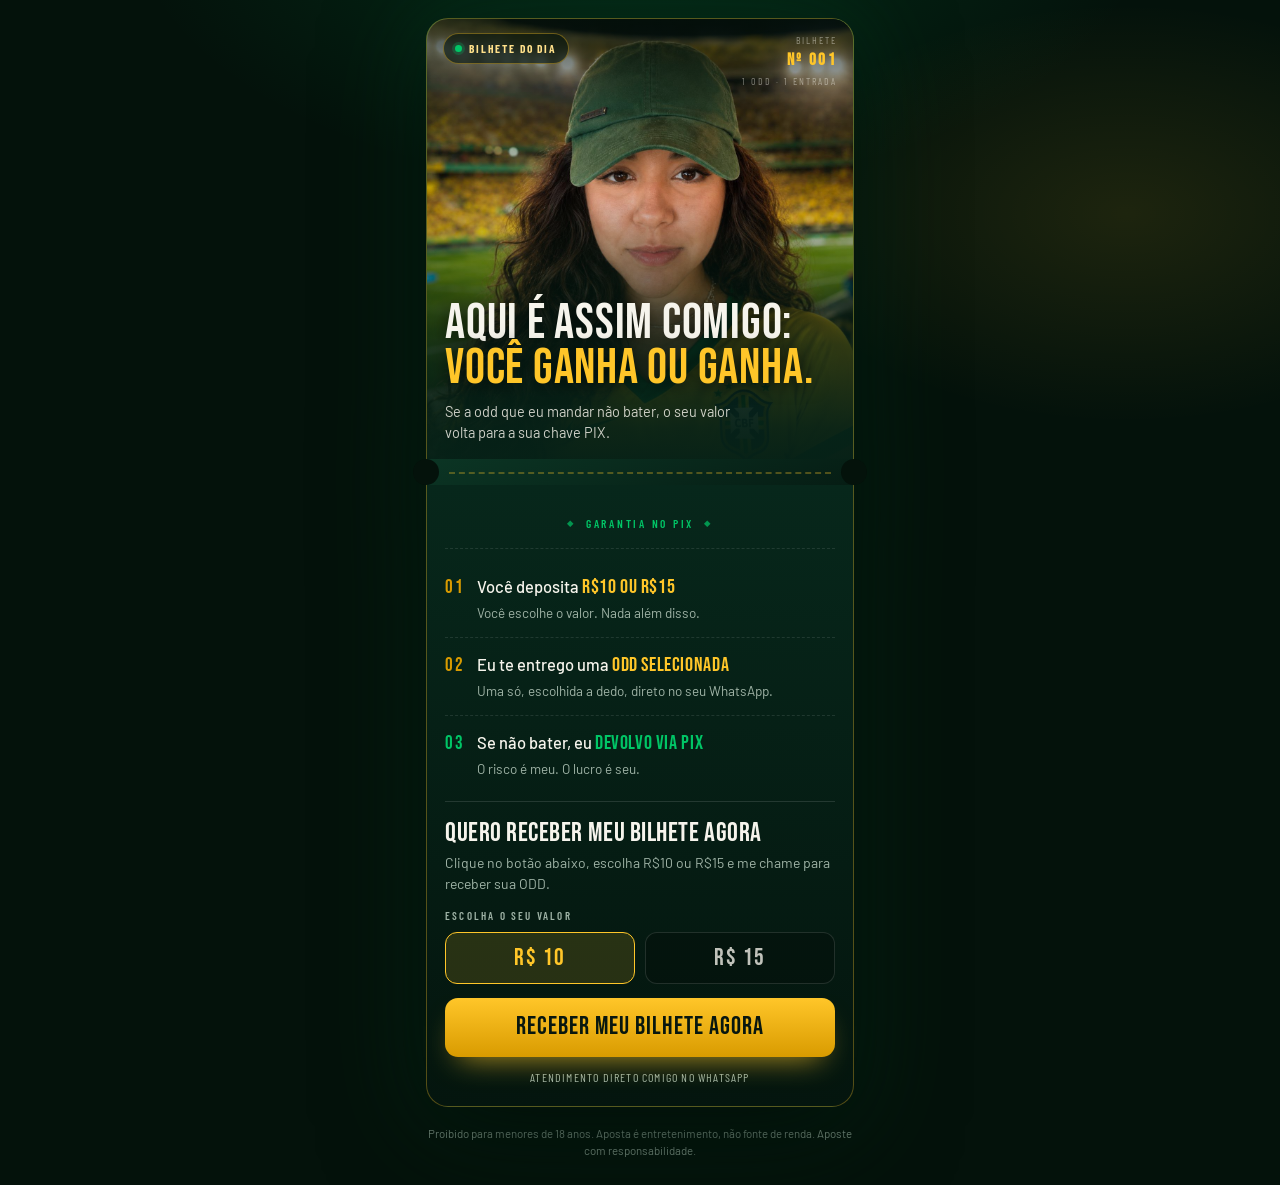
==== bilhete/index.html @ 06a822f0 "Adiciona LP bilhete: odd do dia com garantia no PIX Landing page no formato de ingresso (talão com f" ====
<!doctype html>
<html lang="pt-BR">
<head>
<!-- Google Tag Manager -->
<script>(function(w,d,s,l,i){w[l]=w[l]||[];w[l].push({'gtm.start':
new Date().getTime(),event:'gtm.js'});var f=d.getElementsByTagName(s)[0],
j=d.createElement(s),dl=l!='dataLayer'?'&l='+l:'';j.async=true;j.src=
'https://www.googletagmanager.com/gtm.js?id='+i+dl;f.parentNode.insertBefore(j,f);
})(window,document,'script','dataLayer','GTM-KXVVC6SC');</script>
<!-- End Google Tag Manager -->
<meta charset="utf-8">
<meta name="viewport" content="width=device-width, initial-scale=1, viewport-fit=cover">
<title>Bilhete Ganha ou Ganha</title>
<meta name="description" content="Você deposita R$10 ou R$15, recebe uma odd selecionada e, se não bater, o valor volta no PIX.">
<link rel="preconnect" href="https://fonts.googleapis.com">
<link rel="preconnect" href="https://fonts.gstatic.com" crossorigin>
<link rel="stylesheet" href="https://fonts.googleapis.com/css2?family=Bebas+Neue&family=Barlow+Condensed:wght@400;600;700&family=Barlow:wght@400;500;600&display=swap">
<style>
  :root{
    --ground:#04120B;
    --amarelo:#FFC629;
    --amarelo-claro:#FFE08A;
    --amarelo-escuro:#D99B00;
    --verde:#00C566;
    --verde-escuro:#0A2E1F;
    --texto:#F6F4EC;
    --apagado:#9FB3A6;
    --tinta:#08170F;
    --borda:rgba(255,198,41,.32);
    --borda-fraca:rgba(255,255,255,.12);
    color-scheme:dark;
  }
  *{box-sizing:border-box}
  html,body{margin:0}
  body{
    background:var(--ground);
    background-image:
      radial-gradient(760px 420px at 50% -8%, rgba(0,197,102,.16), transparent 68%),
      radial-gradient(520px 300px at 88% 18%, rgba(255,198,41,.10), transparent 70%);
    background-repeat:no-repeat;
    background-attachment:scroll;
    color:var(--texto);
    font-family:"Barlow","Helvetica Neue",Arial,sans-serif;
    font-size:16px;
    line-height:1.5;
    -webkit-font-smoothing:antialiased;
    -webkit-text-size-adjust:100%;
    text-size-adjust:100%;
  }
  img{max-width:100%}

  .wrap{
    max-width:460px;
    margin:0 auto;
    padding:
      calc(18px + env(safe-area-inset-top,0px))
      calc(16px + env(safe-area-inset-right,0px))
      calc(26px + env(safe-area-inset-bottom,0px))
      calc(16px + env(safe-area-inset-left,0px));
  }

  /* ================= INGRESSO ================= */
  .ticket{
    filter:drop-shadow(0 24px 50px rgba(0,0,0,.65)) drop-shadow(0 0 40px rgba(0,197,102,.14));
  }

  /* ---- talão de cima: a foto ---- */
  .stub{
    position:relative;
    background:linear-gradient(160deg,#0E4630 0%,#062117 100%);
    border:1px solid var(--borda);
    border-bottom:none;
    border-radius:22px 22px 0 0;
    overflow:hidden;
  }
  .stub__photo{position:relative;height:clamp(360px,104vw,440px);overflow:hidden}
  .stub__photo img{width:100%;height:100%;object-fit:cover;object-position:50% 8%;display:block}
  .stub__photo::after{
    content:"";position:absolute;inset:0;
    background:linear-gradient(180deg,rgba(4,18,11,.78) 0%,rgba(4,18,11,.18) 22%,transparent 38%,rgba(6,33,23,.80) 74%,rgba(6,33,23,.96) 93%,rgba(6,33,23,.99) 100%);
  }

  .chrome{
    position:absolute;top:0;left:0;right:0;z-index:2;
    display:flex;align-items:flex-start;justify-content:space-between;gap:10px;
    padding:14px 16px 0;
  }
  .selo{
    display:flex;align-items:center;gap:7px;
    background:rgba(4,18,11,.62);
    border:1px solid rgba(255,198,41,.38);
    border-radius:999px;
    padding:6px 11px;
    font-family:"Barlow Condensed",sans-serif;
    font-size:11.5px;font-weight:700;letter-spacing:.16em;text-transform:uppercase;
    color:var(--amarelo-claro);
    backdrop-filter:blur(3px);
  }
  .selo i{
    width:7px;height:7px;border-radius:50%;background:var(--verde);
    box-shadow:0 0 0 3px rgba(0,197,102,.22);
    animation:pulso 2s ease-in-out infinite;
  }
  @keyframes pulso{0%,100%{opacity:1}50%{opacity:.35}}
  .meta{text-align:right}
  .meta span{
    display:block;
    font-family:"Barlow Condensed",sans-serif;
    font-size:10px;letter-spacing:.2em;text-transform:uppercase;
    color:rgba(246,244,236,.45);
  }
  .meta strong{
    display:block;
    font-family:"Bebas Neue",sans-serif;
    font-size:17px;letter-spacing:.14em;
    color:var(--amarelo);
  }

  .stub__copy{position:absolute;left:0;right:0;bottom:0;z-index:2;padding:0 18px 16px}
  h1{
    font-family:"Bebas Neue","Barlow Condensed",sans-serif;
    font-weight:400;
    font-size:clamp(38px,11vw,50px);
    line-height:.9;
    letter-spacing:.015em;
    margin:0;
    text-shadow:0 2px 18px rgba(0,0,0,.75);
  }
  h1 .hl{color:var(--amarelo);display:block}
  .sub{
    margin:10px 0 0;
    font-size:14.5px;
    line-height:1.45;
    color:rgba(246,244,236,.82);
    max-width:36ch;
  }

  /* ---- picote ---- */
  .perf{
    position:relative;
    height:26px;
    background:linear-gradient(160deg,#0B3524 0%,#061D14 100%);
    border-left:1px solid var(--borda);
    border-right:1px solid var(--borda);
  }
  .perf::before,.perf::after{
    content:"";position:absolute;top:50%;
    width:26px;height:26px;border-radius:50%;
    background:var(--ground);
    transform:translateY(-50%);
  }
  .perf::before{left:-14px}
  .perf::after{right:-14px}
  .perf i{
    position:absolute;left:22px;right:22px;top:50%;
    border-top:2px dashed rgba(255,198,41,.30);
  }

  /* ---- corpo do ingresso ---- */
  .corpo{
    background:linear-gradient(180deg,#07271B 0%,#04150E 100%);
    border:1px solid var(--borda);
    border-top:none;
    border-radius:0 0 22px 22px;
    padding:18px 18px calc(20px + env(safe-area-inset-bottom,0px));
  }

  .faixa{
    display:flex;align-items:center;justify-content:center;gap:10px;
    font-family:"Barlow Condensed",sans-serif;
    font-size:11.5px;font-weight:600;letter-spacing:.24em;text-transform:uppercase;
    color:var(--verde);
    padding-bottom:16px;
    border-bottom:1px dashed rgba(255,255,255,.10);
  }
  .faixa::before,.faixa::after{content:"◆";font-size:8px;opacity:.7}

  .steps{list-style:none;margin:0;padding:0}
  .steps li{
    display:grid;grid-template-columns:auto 1fr;gap:13px;align-items:baseline;
    padding:14px 0;
    border-bottom:1px dashed rgba(255,255,255,.10);
  }
  .steps li:last-child{border-bottom:0;padding-bottom:4px}
  .n{
    font-family:"Bebas Neue",sans-serif;
    font-size:19px;letter-spacing:.08em;
    color:var(--amarelo-escuro);
    font-variant-numeric:tabular-nums;
  }
  .t{margin:0;font-size:16.5px;font-weight:500;line-height:1.28}
  .t strong{font-family:"Bebas Neue","Barlow Condensed",sans-serif;font-weight:400;font-size:1.22em;letter-spacing:.03em;color:var(--amarelo)}
  .s{margin:2px 0 0;font-size:13.5px;color:var(--apagado)}
  .steps li.pix .n{color:var(--verde)}
  .steps li.pix .t strong{color:var(--verde)}

  /* ---- escolha de valor + botão ---- */
  .cta{margin-top:18px;padding-top:18px;border-top:1px solid var(--borda-fraca)}
  .cta__titulo{
    font-family:"Bebas Neue","Barlow Condensed",sans-serif;
    font-weight:400;font-size:clamp(23px,6.4vw,27px);
    line-height:1;letter-spacing:.02em;
    margin:0 0 6px;
  }
  .cta__ajuda{margin:0 0 14px;font-size:14px;color:var(--apagado);line-height:1.45}
  .rotulo{
    font-family:"Barlow Condensed",sans-serif;
    font-size:11px;font-weight:600;letter-spacing:.2em;text-transform:uppercase;
    color:var(--apagado);
    margin:0 0 8px;
  }

  .valores{display:flex;gap:10px;margin-bottom:14px}
  .valor{
    flex:1;
    background:rgba(4,18,11,.55);
    border:1px solid var(--borda-fraca);
    border-radius:12px;
    padding:13px 8px;
    color:rgba(246,244,236,.78);
    font-family:"Bebas Neue","Barlow Condensed",sans-serif;
    font-size:24px;letter-spacing:.06em;line-height:1;
    cursor:pointer;
    touch-action:manipulation;
    -webkit-tap-highlight-color:transparent;
    transition:border-color .16s ease,background-color .16s ease,color .16s ease;
  }
  .valor[aria-checked="true"]{
    background:rgba(255,198,41,.14);
    border-color:var(--amarelo);
    color:var(--amarelo);
  }
  .valor:focus-visible,.btn:focus-visible{outline:2px solid var(--amarelo);outline-offset:3px}

  .btn{
    position:relative;
    display:block;width:100%;
    overflow:hidden;
    text-align:center;text-decoration:none;
    background:linear-gradient(180deg,var(--amarelo) 0%,var(--amarelo-escuro) 100%);
    color:var(--tinta);
    font-family:"Bebas Neue","Barlow Condensed",sans-serif;
    font-weight:400;
    font-size:clamp(21px,5.6vw,25px);
    line-height:1.05;
    letter-spacing:.04em;
    padding:16px 14px;
    border:0;border-radius:13px;
    box-shadow:0 14px 30px -14px rgba(255,198,41,.75);
    touch-action:manipulation;
    -webkit-tap-highlight-color:transparent;
    transition:transform .14s ease,box-shadow .14s ease;
  }
  .btn__brilho{
    position:absolute;top:0;left:-75%;
    width:50%;height:100%;
    background:linear-gradient(90deg,transparent,rgba(255,255,255,.45),transparent);
    animation:brilho 2.6s ease-in-out infinite;
    pointer-events:none;
  }
  @keyframes brilho{0%{left:-75%}55%,100%{left:125%}}
  .btn:active{transform:translateY(1px)}
  @media (hover:hover) and (pointer:fine){
    .valor:hover{border-color:var(--amarelo)}
    .btn:hover{transform:translateY(-1px);box-shadow:0 18px 34px -14px rgba(255,198,41,.9)}
  }
  .fine{
    margin:11px 0 0;
    font-family:"Barlow Condensed",sans-serif;
    font-size:12px;letter-spacing:.1em;text-transform:uppercase;
    color:var(--apagado);text-align:center;
  }

  footer{
    margin-top:18px;
    font-size:11.5px;line-height:1.5;
    color:rgba(159,179,166,.75);
    text-align:center;
  }

  @media (max-width:360px){
    .wrap{padding-inline:12px}
    .stub__copy{padding:0 14px 14px}
    .corpo{padding-inline:14px}
    .selo{font-size:10.5px;padding:5px 9px}
  }

  /* celular deitado */
  @media (orientation:landscape) and (max-height:560px){
    .stub__photo{height:min(80dvh,360px)}
  }

  @media (prefers-reduced-motion:reduce){
    *{transition:none!important;animation:none!important}
    .btn__brilho{display:none}
  }
</style>
</head>
<body>
<!-- Google Tag Manager (noscript) -->
<noscript><iframe src="https://www.googletagmanager.com/ns.html?id=GTM-KXVVC6SC"
height="0" width="0" style="display:none;visibility:hidden"></iframe></noscript>
<!-- End Google Tag Manager (noscript) -->
<main class="wrap">

  <article class="ticket">

    <header class="stub">
      <div class="stub__photo">
        <img src="assets/hero.jpg" width="1254" height="1254" fetchpriority="high" decoding="async"
             alt="Analista de apostas com camisa da seleção brasileira no estádio">
      </div>

      <div class="chrome">
        <span class="selo"><i aria-hidden="true"></i>Bilhete do dia</span>
        <span class="meta">
          <span>Bilhete</span>
          <strong>Nº 001</strong>
          <span>1 odd · 1 entrada</span>
        </span>
      </div>

      <div class="stub__copy">
        <h1>Aqui é assim comigo:<span class="hl">você ganha ou ganha.</span></h1>
        <p class="sub">Se a odd que eu mandar não bater, o seu valor volta para a sua chave PIX.</p>
      </div>
    </header>

    <div class="perf" aria-hidden="true"><i></i></div>

    <div class="corpo">
      <p class="faixa">Garantia no PIX</p>

      <ol class="steps">
        <li>
          <span class="n">01</span>
          <div>
            <p class="t">Você deposita <strong>R$10 ou R$15</strong></p>
            <p class="s">Você escolhe o valor. Nada além disso.</p>
          </div>
        </li>
        <li>
          <span class="n">02</span>
          <div>
            <p class="t">Eu te entrego uma <strong>odd selecionada</strong></p>
            <p class="s">Uma só, escolhida a dedo, direto no seu WhatsApp.</p>
          </div>
        </li>
        <li class="pix">
          <span class="n">03</span>
          <div>
            <p class="t">Se não bater, eu <strong>devolvo via PIX</strong></p>
            <p class="s">O risco é meu. O lucro é seu.</p>
          </div>
        </li>
      </ol>

      <div class="cta">
        <h2 class="cta__titulo">Quero receber meu bilhete agora</h2>
        <p class="cta__ajuda">Clique no botão abaixo, escolha R$10 ou R$15 e me chame para receber sua ODD.</p>

        <p class="rotulo">Escolha o seu valor</p>
        <div class="valores" role="radiogroup" aria-label="Escolha o valor">
          <button type="button" class="valor" id="valor-10" role="radio" aria-checked="true" data-valor="10">R$ 10</button>
          <button type="button" class="valor" id="valor-15" role="radio" aria-checked="false" data-valor="15">R$ 15</button>
        </div>

        <a class="btn" id="cta-link" href="#"><span class="btn__brilho" aria-hidden="true"></span>Receber meu bilhete agora</a>
        <p class="fine">Atendimento direto comigo no WhatsApp</p>
      </div>
    </div>

  </article>

  <footer>
    Proibido para menores de 18 anos. Aposta é entretenimento, não fonte de renda. Aposte com responsabilidade.
  </footer>

</main>

<script>
  // ==== TROQUE AQUI: seu número de WhatsApp com DDI + DDD, só dígitos ====
  var WHATSAPP = "5599999999999";
  // =====================================================================

  var opcoes = document.querySelectorAll(".valor");
  var link = document.getElementById("cta-link");
  var valor = "10";

  function atualizar() {
    var texto = "Quero receber meu bilhete de hoje. Vou depositar R$" + valor + ".";
    link.href = "https://wa.me/" + WHATSAPP + "?text=" + encodeURIComponent(texto);
  }

  opcoes.forEach(function (op) {
    op.addEventListener("click", function () {
      opcoes.forEach(function (o) { o.setAttribute("aria-checked", String(o === op)); });
      valor = op.dataset.valor;
      atualizar();
    });
  });

  atualizar();
</script>
</body>
</html>
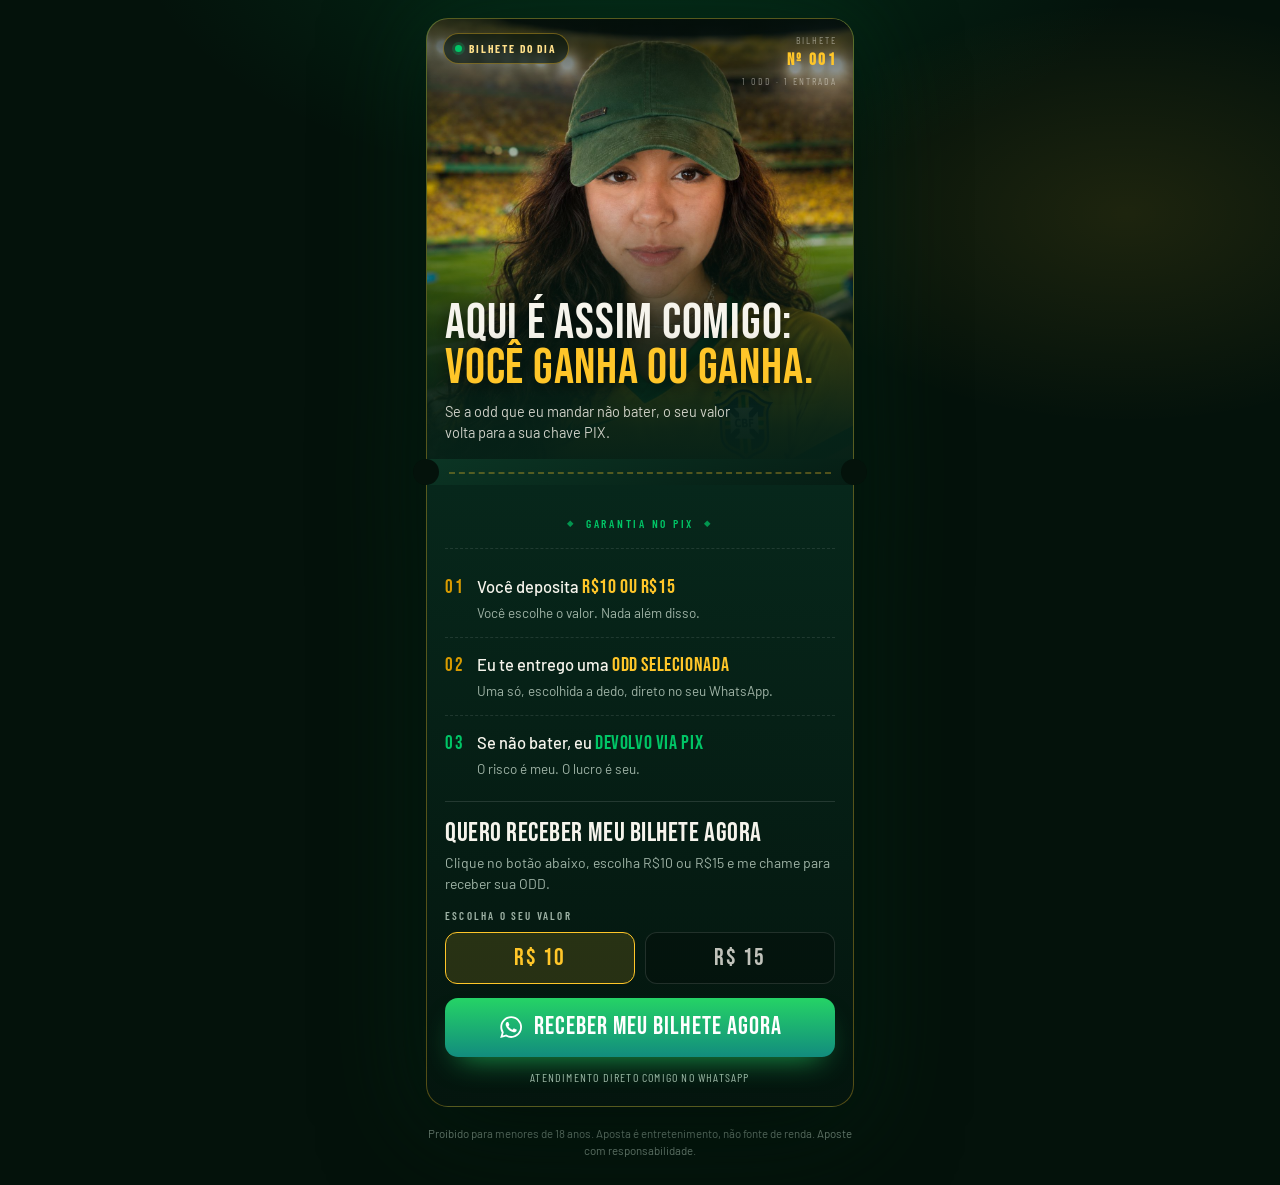
==== commit d0f9e34e: "bilhete: botao do CTA na cor do WhatsApp, com o icone Co-Authored-By: Claude Opus 5 (1M context) <no" ====
--- a/bilhete/index.html
+++ b/bilhete/index.html
@@ -22,6 +22,8 @@
     --amarelo-claro:#FFE08A;
     --amarelo-escuro:#D99B00;
     --verde:#00C566;
+    --zap:#25D366;
+    --zap-escuro:#128C7E;
     --verde-escuro:#0A2E1F;
     --texto:#F6F4EC;
     --apagado:#9FB3A6;
@@ -230,15 +232,18 @@
     border-color:var(--amarelo);
     color:var(--amarelo);
   }
-  .valor:focus-visible,.btn:focus-visible{outline:2px solid var(--amarelo);outline-offset:3px}
+  .valor:focus-visible{outline:2px solid var(--amarelo);outline-offset:3px}
+  .btn:focus-visible{outline:2px solid var(--zap);outline-offset:3px}
+  .btn__zap{width:1.05em;height:1.05em;flex:0 0 auto;fill:currentColor}
 
   .btn{
     position:relative;
-    display:block;width:100%;
+    display:flex;align-items:center;justify-content:center;gap:10px;
+    width:100%;
     overflow:hidden;
     text-align:center;text-decoration:none;
-    background:linear-gradient(180deg,var(--amarelo) 0%,var(--amarelo-escuro) 100%);
-    color:var(--tinta);
+    background:linear-gradient(180deg,var(--zap) 0%,var(--zap-escuro) 100%);
+    color:#fff;
     font-family:"Bebas Neue","Barlow Condensed",sans-serif;
     font-weight:400;
     font-size:clamp(21px,5.6vw,25px);
@@ -246,7 +251,7 @@
     letter-spacing:.04em;
     padding:16px 14px;
     border:0;border-radius:13px;
-    box-shadow:0 14px 30px -14px rgba(255,198,41,.75);
+    box-shadow:0 14px 30px -14px rgba(37,211,102,.75);
     touch-action:manipulation;
     -webkit-tap-highlight-color:transparent;
     transition:transform .14s ease,box-shadow .14s ease;
@@ -262,7 +267,7 @@
   .btn:active{transform:translateY(1px)}
   @media (hover:hover) and (pointer:fine){
     .valor:hover{border-color:var(--amarelo)}
-    .btn:hover{transform:translateY(-1px);box-shadow:0 18px 34px -14px rgba(255,198,41,.9)}
+    .btn:hover{transform:translateY(-1px);box-shadow:0 18px 34px -14px rgba(37,211,102,.9)}
   }
   .fine{
     margin:11px 0 0;
@@ -365,7 +370,7 @@
           <button type="button" class="valor" id="valor-15" role="radio" aria-checked="false" data-valor="15">R$ 15</button>
         </div>
 
-        <a class="btn" id="cta-link" href="#"><span class="btn__brilho" aria-hidden="true"></span>Receber meu bilhete agora</a>
+        <a class="btn" id="cta-link" href="#"><span class="btn__brilho" aria-hidden="true"></span><svg class="btn__zap" viewBox="0 0 24 24" aria-hidden="true" focusable="false"><path d="M12.04 2C6.58 2 2.13 6.45 2.13 11.91c0 1.75.46 3.45 1.32 4.95L2 22l5.25-1.38a9.87 9.87 0 0 0 4.79 1.22h.01c5.46 0 9.91-4.45 9.91-9.91 0-2.65-1.03-5.14-2.9-7.01A9.82 9.82 0 0 0 12.04 2Zm0 18.13h-.01a8.2 8.2 0 0 1-4.19-1.15l-.3-.18-3.12.82.83-3.04-.2-.31a8.17 8.17 0 0 1-1.25-4.36c0-4.54 3.7-8.23 8.24-8.23 2.2 0 4.27.86 5.83 2.41a8.18 8.18 0 0 1 2.41 5.83c0 4.54-3.7 8.21-8.24 8.21Zm4.52-6.16c-.25-.12-1.47-.72-1.69-.81-.23-.08-.39-.12-.56.13-.16.24-.64.8-.79.97-.14.16-.29.18-.54.06-.25-.13-1.05-.39-1.99-1.23-.74-.66-1.23-1.47-1.38-1.72-.14-.25-.01-.38.11-.5.11-.11.25-.29.37-.43.13-.15.17-.25.25-.41.08-.17.04-.31-.02-.43-.06-.12-.56-1.34-.76-1.84-.2-.48-.41-.42-.56-.43h-.48c-.17 0-.43.06-.66.31-.23.25-.86.85-.86 2.06s.89 2.39 1.01 2.56c.12.16 1.75 2.67 4.23 3.74.59.26 1.05.41 1.41.52.59.19 1.13.16 1.56.1.48-.07 1.47-.6 1.67-1.18.21-.58.21-1.07.15-1.18-.06-.11-.23-.17-.48-.29Z"/></svg>Receber meu bilhete agora</a>
         <p class="fine">Atendimento direto comigo no WhatsApp</p>
       </div>
     </div>
@@ -379,16 +384,17 @@
 </main>
 
 <script>
-  // ==== TROQUE AQUI: seu número de WhatsApp com DDI + DDD, só dígitos ====
-  var WHATSAPP = "5599999999999";
-  // =====================================================================
+  // ==== CONFIG: número do WhatsApp (DDI + DDD, só dígitos) e mensagem do botão ====
+  var WHATSAPP = "5589999845974";
+  var MENSAGEM = "Olá, Gih vim pelo site e quero lucrar junto com você libera meu bilhete blindado\u26BD\uFE0F";
+  // ================================================================================
 
   var opcoes = document.querySelectorAll(".valor");
   var link = document.getElementById("cta-link");
   var valor = "10";
 
   function atualizar() {
-    var texto = "Quero receber meu bilhete de hoje. Vou depositar R$" + valor + ".";
+    var texto = MENSAGEM + " Vou depositar R$" + valor + ".";
     link.href = "https://wa.me/" + WHATSAPP + "?text=" + encodeURIComponent(texto);
   }
 
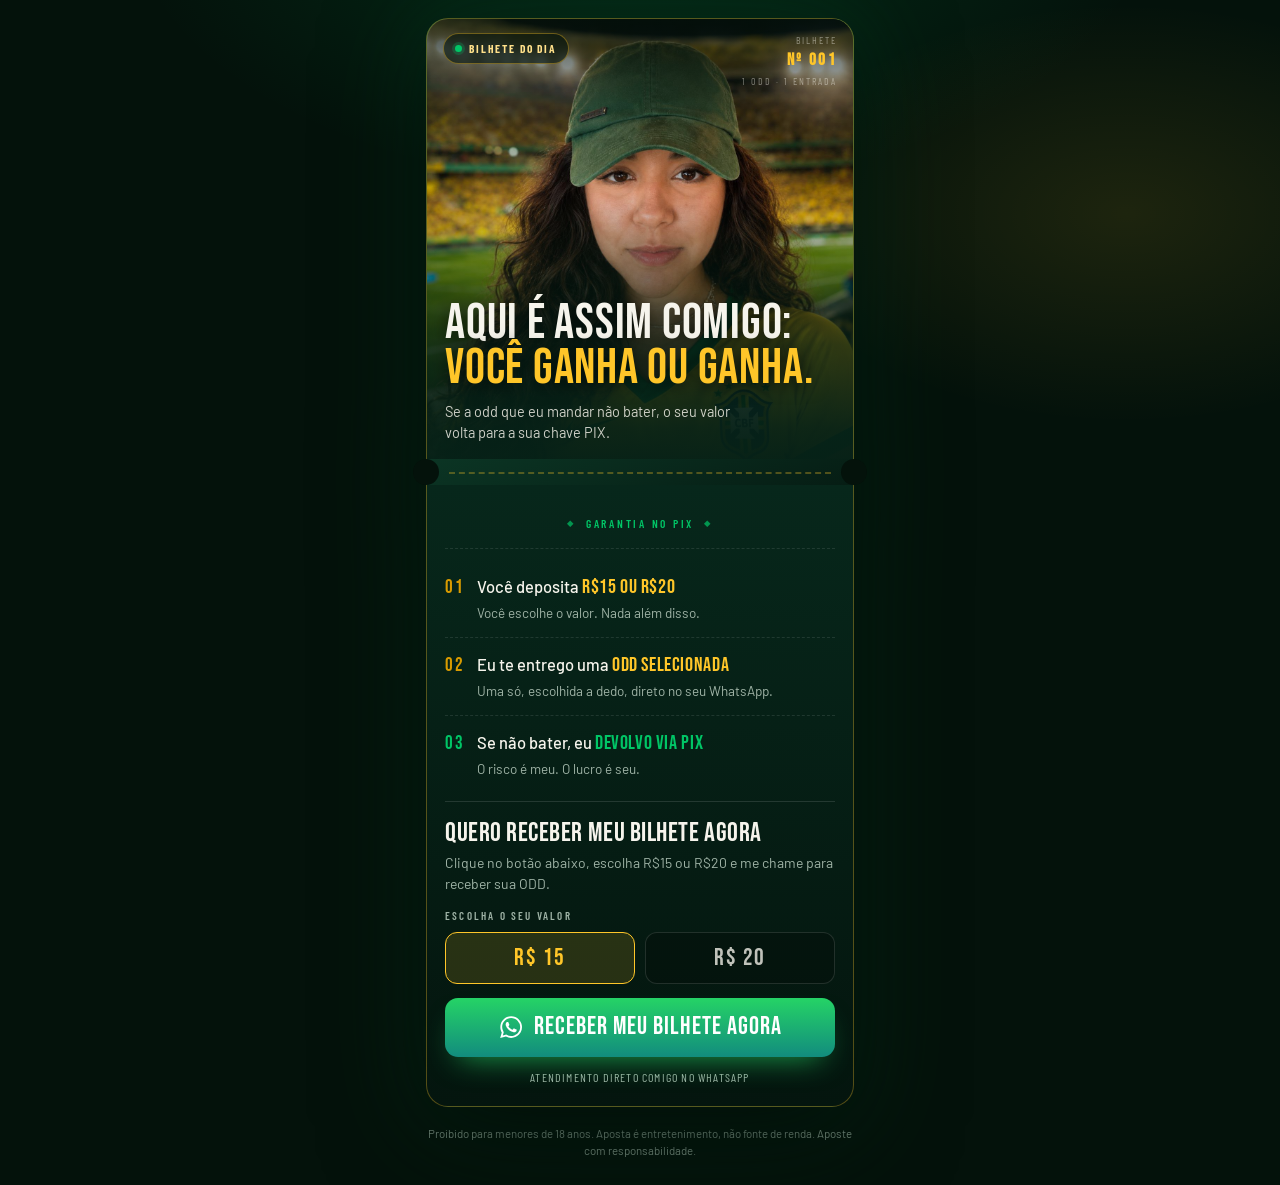
==== commit 62917b90: "bilhete: valores passam de R$10/R$15 para R$15/R$20 Co-Authored-By: Claude Opus 5 (1M context) <nore" ====
--- a/bilhete/index.html
+++ b/bilhete/index.html
@@ -11,7 +11,7 @@
 <meta charset="utf-8">
 <meta name="viewport" content="width=device-width, initial-scale=1, viewport-fit=cover">
 <title>Bilhete Ganha ou Ganha</title>
-<meta name="description" content="Você deposita R$10 ou R$15, recebe uma odd selecionada e, se não bater, o valor volta no PIX.">
+<meta name="description" content="Você deposita R$15 ou R$20, recebe uma odd selecionada e, se não bater, o valor volta no PIX.">
 <link rel="preconnect" href="https://fonts.googleapis.com">
 <link rel="preconnect" href="https://fonts.gstatic.com" crossorigin>
 <link rel="stylesheet" href="https://fonts.googleapis.com/css2?family=Bebas+Neue&family=Barlow+Condensed:wght@400;600;700&family=Barlow:wght@400;500;600&display=swap">
@@ -340,7 +340,7 @@
         <li>
           <span class="n">01</span>
           <div>
-            <p class="t">Você deposita <strong>R$10 ou R$15</strong></p>
+            <p class="t">Você deposita <strong>R$15 ou R$20</strong></p>
             <p class="s">Você escolhe o valor. Nada além disso.</p>
           </div>
         </li>
@@ -362,12 +362,12 @@
 
       <div class="cta">
         <h2 class="cta__titulo">Quero receber meu bilhete agora</h2>
-        <p class="cta__ajuda">Clique no botão abaixo, escolha R$10 ou R$15 e me chame para receber sua ODD.</p>
+        <p class="cta__ajuda">Clique no botão abaixo, escolha R$15 ou R$20 e me chame para receber sua ODD.</p>
 
         <p class="rotulo">Escolha o seu valor</p>
         <div class="valores" role="radiogroup" aria-label="Escolha o valor">
-          <button type="button" class="valor" id="valor-10" role="radio" aria-checked="true" data-valor="10">R$ 10</button>
-          <button type="button" class="valor" id="valor-15" role="radio" aria-checked="false" data-valor="15">R$ 15</button>
+          <button type="button" class="valor" id="valor-15" role="radio" aria-checked="true" data-valor="15">R$ 15</button>
+          <button type="button" class="valor" id="valor-20" role="radio" aria-checked="false" data-valor="20">R$ 20</button>
         </div>
 
         <a class="btn" id="cta-link" href="#"><span class="btn__brilho" aria-hidden="true"></span><svg class="btn__zap" viewBox="0 0 24 24" aria-hidden="true" focusable="false"><path d="M12.04 2C6.58 2 2.13 6.45 2.13 11.91c0 1.75.46 3.45 1.32 4.95L2 22l5.25-1.38a9.87 9.87 0 0 0 4.79 1.22h.01c5.46 0 9.91-4.45 9.91-9.91 0-2.65-1.03-5.14-2.9-7.01A9.82 9.82 0 0 0 12.04 2Zm0 18.13h-.01a8.2 8.2 0 0 1-4.19-1.15l-.3-.18-3.12.82.83-3.04-.2-.31a8.17 8.17 0 0 1-1.25-4.36c0-4.54 3.7-8.23 8.24-8.23 2.2 0 4.27.86 5.83 2.41a8.18 8.18 0 0 1 2.41 5.83c0 4.54-3.7 8.21-8.24 8.21Zm4.52-6.16c-.25-.12-1.47-.72-1.69-.81-.23-.08-.39-.12-.56.13-.16.24-.64.8-.79.97-.14.16-.29.18-.54.06-.25-.13-1.05-.39-1.99-1.23-.74-.66-1.23-1.47-1.38-1.72-.14-.25-.01-.38.11-.5.11-.11.25-.29.37-.43.13-.15.17-.25.25-.41.08-.17.04-.31-.02-.43-.06-.12-.56-1.34-.76-1.84-.2-.48-.41-.42-.56-.43h-.48c-.17 0-.43.06-.66.31-.23.25-.86.85-.86 2.06s.89 2.39 1.01 2.56c.12.16 1.75 2.67 4.23 3.74.59.26 1.05.41 1.41.52.59.19 1.13.16 1.56.1.48-.07 1.47-.6 1.67-1.18.21-.58.21-1.07.15-1.18-.06-.11-.23-.17-.48-.29Z"/></svg>Receber meu bilhete agora</a>
@@ -391,7 +391,7 @@
 
   var opcoes = document.querySelectorAll(".valor");
   var link = document.getElementById("cta-link");
-  var valor = "10";
+  var valor = "15";
 
   function atualizar() {
     var texto = MENSAGEM + " Vou depositar R$" + valor + ".";
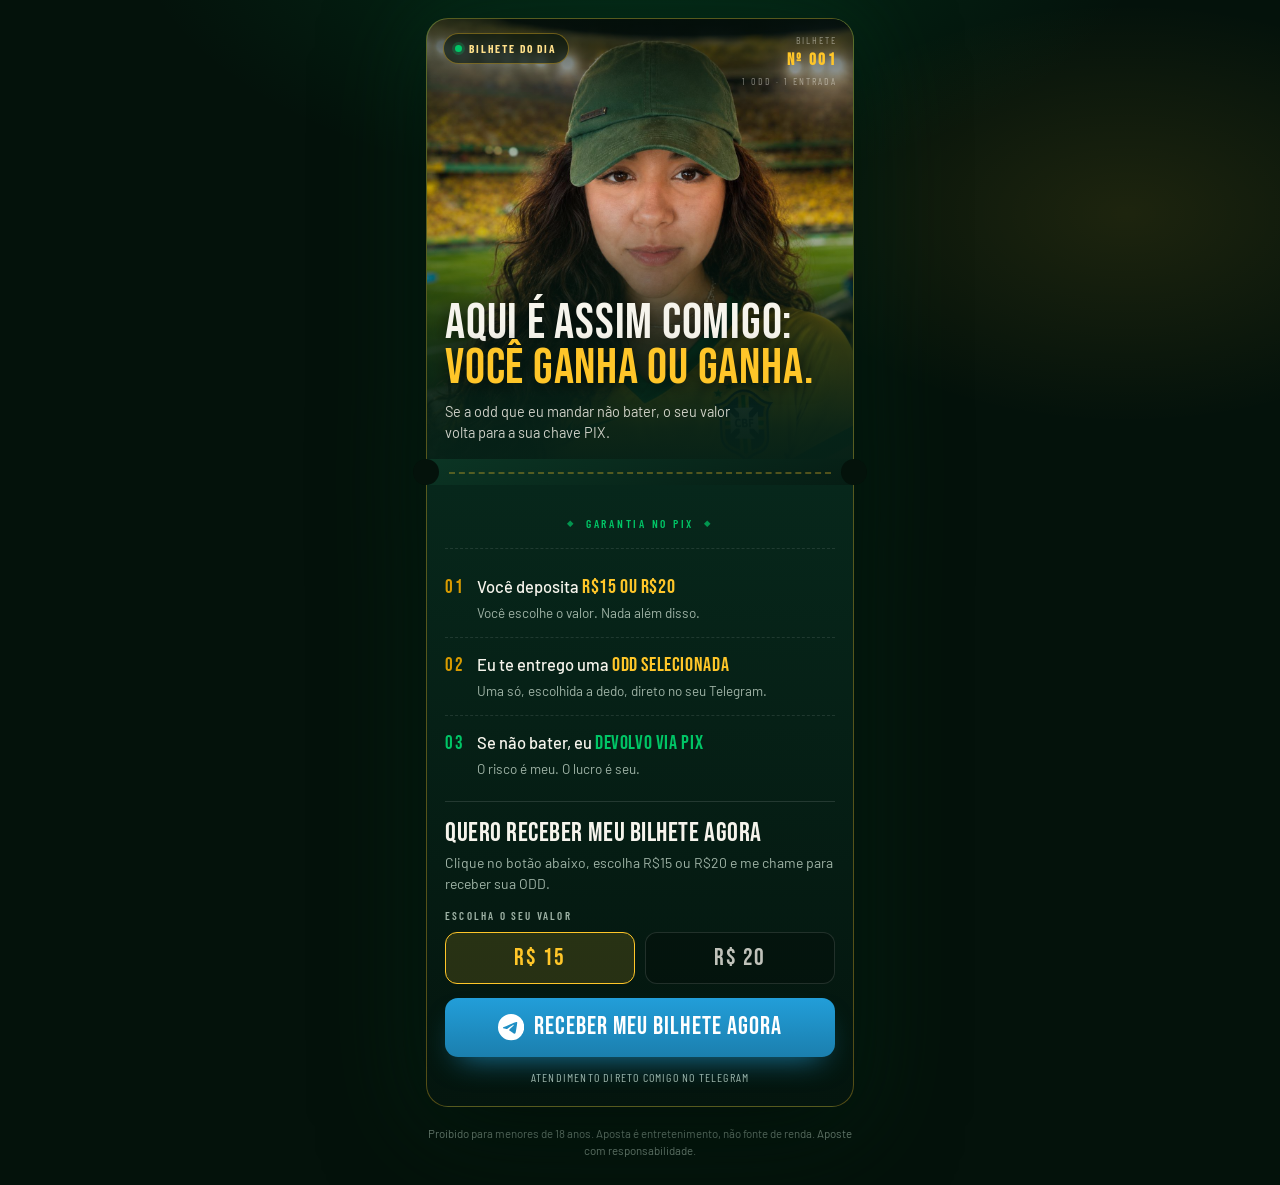
==== commit 3014e5a6: "bilhete: CTA vai para o bot do Telegram no lugar do WhatsApp Co-Authored-By: Claude Opus 5 (1M conte" ====
--- a/bilhete/index.html
+++ b/bilhete/index.html
@@ -22,8 +22,8 @@
     --amarelo-claro:#FFE08A;
     --amarelo-escuro:#D99B00;
     --verde:#00C566;
-    --zap:#25D366;
-    --zap-escuro:#128C7E;
+    --tg:#229ED9;
+    --tg-escuro:#1B7FAE;
     --verde-escuro:#0A2E1F;
     --texto:#F6F4EC;
     --apagado:#9FB3A6;
@@ -233,8 +233,8 @@
     color:var(--amarelo);
   }
   .valor:focus-visible{outline:2px solid var(--amarelo);outline-offset:3px}
-  .btn:focus-visible{outline:2px solid var(--zap);outline-offset:3px}
-  .btn__zap{width:1.05em;height:1.05em;flex:0 0 auto;fill:currentColor}
+  .btn:focus-visible{outline:2px solid var(--tg);outline-offset:3px}
+  .btn__tg{width:1.05em;height:1.05em;flex:0 0 auto;fill:currentColor}
 
   .btn{
     position:relative;
@@ -242,7 +242,7 @@
     width:100%;
     overflow:hidden;
     text-align:center;text-decoration:none;
-    background:linear-gradient(180deg,var(--zap) 0%,var(--zap-escuro) 100%);
+    background:linear-gradient(180deg,var(--tg) 0%,var(--tg-escuro) 100%);
     color:#fff;
     font-family:"Bebas Neue","Barlow Condensed",sans-serif;
     font-weight:400;
@@ -251,7 +251,7 @@
     letter-spacing:.04em;
     padding:16px 14px;
     border:0;border-radius:13px;
-    box-shadow:0 14px 30px -14px rgba(37,211,102,.75);
+    box-shadow:0 14px 30px -14px rgba(34,158,217,.75);
     touch-action:manipulation;
     -webkit-tap-highlight-color:transparent;
     transition:transform .14s ease,box-shadow .14s ease;
@@ -267,7 +267,7 @@
   .btn:active{transform:translateY(1px)}
   @media (hover:hover) and (pointer:fine){
     .valor:hover{border-color:var(--amarelo)}
-    .btn:hover{transform:translateY(-1px);box-shadow:0 18px 34px -14px rgba(37,211,102,.9)}
+    .btn:hover{transform:translateY(-1px);box-shadow:0 18px 34px -14px rgba(34,158,217,.9)}
   }
   .fine{
     margin:11px 0 0;
@@ -348,7 +348,7 @@
           <span class="n">02</span>
           <div>
             <p class="t">Eu te entrego uma <strong>odd selecionada</strong></p>
-            <p class="s">Uma só, escolhida a dedo, direto no seu WhatsApp.</p>
+            <p class="s">Uma só, escolhida a dedo, direto no seu Telegram.</p>
           </div>
         </li>
         <li class="pix">
@@ -370,8 +370,8 @@
           <button type="button" class="valor" id="valor-20" role="radio" aria-checked="false" data-valor="20">R$ 20</button>
         </div>
 
-        <a class="btn" id="cta-link" href="#"><span class="btn__brilho" aria-hidden="true"></span><svg class="btn__zap" viewBox="0 0 24 24" aria-hidden="true" focusable="false"><path d="M12.04 2C6.58 2 2.13 6.45 2.13 11.91c0 1.75.46 3.45 1.32 4.95L2 22l5.25-1.38a9.87 9.87 0 0 0 4.79 1.22h.01c5.46 0 9.91-4.45 9.91-9.91 0-2.65-1.03-5.14-2.9-7.01A9.82 9.82 0 0 0 12.04 2Zm0 18.13h-.01a8.2 8.2 0 0 1-4.19-1.15l-.3-.18-3.12.82.83-3.04-.2-.31a8.17 8.17 0 0 1-1.25-4.36c0-4.54 3.7-8.23 8.24-8.23 2.2 0 4.27.86 5.83 2.41a8.18 8.18 0 0 1 2.41 5.83c0 4.54-3.7 8.21-8.24 8.21Zm4.52-6.16c-.25-.12-1.47-.72-1.69-.81-.23-.08-.39-.12-.56.13-.16.24-.64.8-.79.97-.14.16-.29.18-.54.06-.25-.13-1.05-.39-1.99-1.23-.74-.66-1.23-1.47-1.38-1.72-.14-.25-.01-.38.11-.5.11-.11.25-.29.37-.43.13-.15.17-.25.25-.41.08-.17.04-.31-.02-.43-.06-.12-.56-1.34-.76-1.84-.2-.48-.41-.42-.56-.43h-.48c-.17 0-.43.06-.66.31-.23.25-.86.85-.86 2.06s.89 2.39 1.01 2.56c.12.16 1.75 2.67 4.23 3.74.59.26 1.05.41 1.41.52.59.19 1.13.16 1.56.1.48-.07 1.47-.6 1.67-1.18.21-.58.21-1.07.15-1.18-.06-.11-.23-.17-.48-.29Z"/></svg>Receber meu bilhete agora</a>
-        <p class="fine">Atendimento direto comigo no WhatsApp</p>
+        <a class="btn" id="cta-link" href="https://tg.pulse.is/gidogreentipster_bot?start=6aadae8dec392fa3e10bcdf7&amp;username=value1&amp;telegram_id=value2" target="_blank" rel="noopener"><span class="btn__brilho" aria-hidden="true"></span><svg class="btn__tg" viewBox="0 0 24 24" aria-hidden="true" focusable="false"><path d="M11.944 0A12 12 0 0 0 0 12a12 12 0 0 0 12 12 12 12 0 0 0 12-12A12 12 0 0 0 12 0a12 12 0 0 0-.056 0zm4.962 7.224c.1-.002.321.023.465.14a.506.506 0 0 1 .171.325c.016.093.036.306.02.472-.18 1.898-.962 6.502-1.36 8.627-.168.9-.499 1.201-.82 1.23-.696.065-1.225-.46-1.9-.902-1.056-.693-1.653-1.124-2.678-1.8-1.185-.78-.417-1.21.258-1.91.177-.184 3.247-2.977 3.307-3.23.007-.032.014-.15-.056-.212s-.174-.041-.249-.024c-.106.024-1.793 1.14-5.061 3.345-.48.33-.913.49-1.302.48-.428-.008-1.252-.241-1.865-.44-.752-.245-1.349-.374-1.297-.789.027-.216.325-.437.893-.663 3.498-1.524 5.83-2.529 6.998-3.014 3.332-1.386 4.025-1.627 4.476-1.635z"/></svg>Receber meu bilhete agora</a>
+        <p class="fine">Atendimento direto comigo no Telegram</p>
       </div>
     </div>
 
@@ -384,29 +384,15 @@
 </main>
 
 <script>
-  // ==== CONFIG: número do WhatsApp (DDI + DDD, só dígitos) e mensagem do botão ====
-  var WHATSAPP = "5589999845974";
-  var MENSAGEM = "Olá, Gih vim pelo site e quero lucrar junto com você libera meu bilhete blindado\u26BD\uFE0F";
-  // ================================================================================
-
+  // O botão leva ao bot do Telegram. O link é fixo: os valores abaixo só marcam a
+  // escolha na tela, o valor é combinado na conversa.
   var opcoes = document.querySelectorAll(".valor");
-  var link = document.getElementById("cta-link");
-  var valor = "15";
-
-  function atualizar() {
-    var texto = MENSAGEM + " Vou depositar R$" + valor + ".";
-    link.href = "https://wa.me/" + WHATSAPP + "?text=" + encodeURIComponent(texto);
-  }
 
   opcoes.forEach(function (op) {
     op.addEventListener("click", function () {
       opcoes.forEach(function (o) { o.setAttribute("aria-checked", String(o === op)); });
-      valor = op.dataset.valor;
-      atualizar();
     });
   });
-
-  atualizar();
 </script>
 </body>
 </html>
